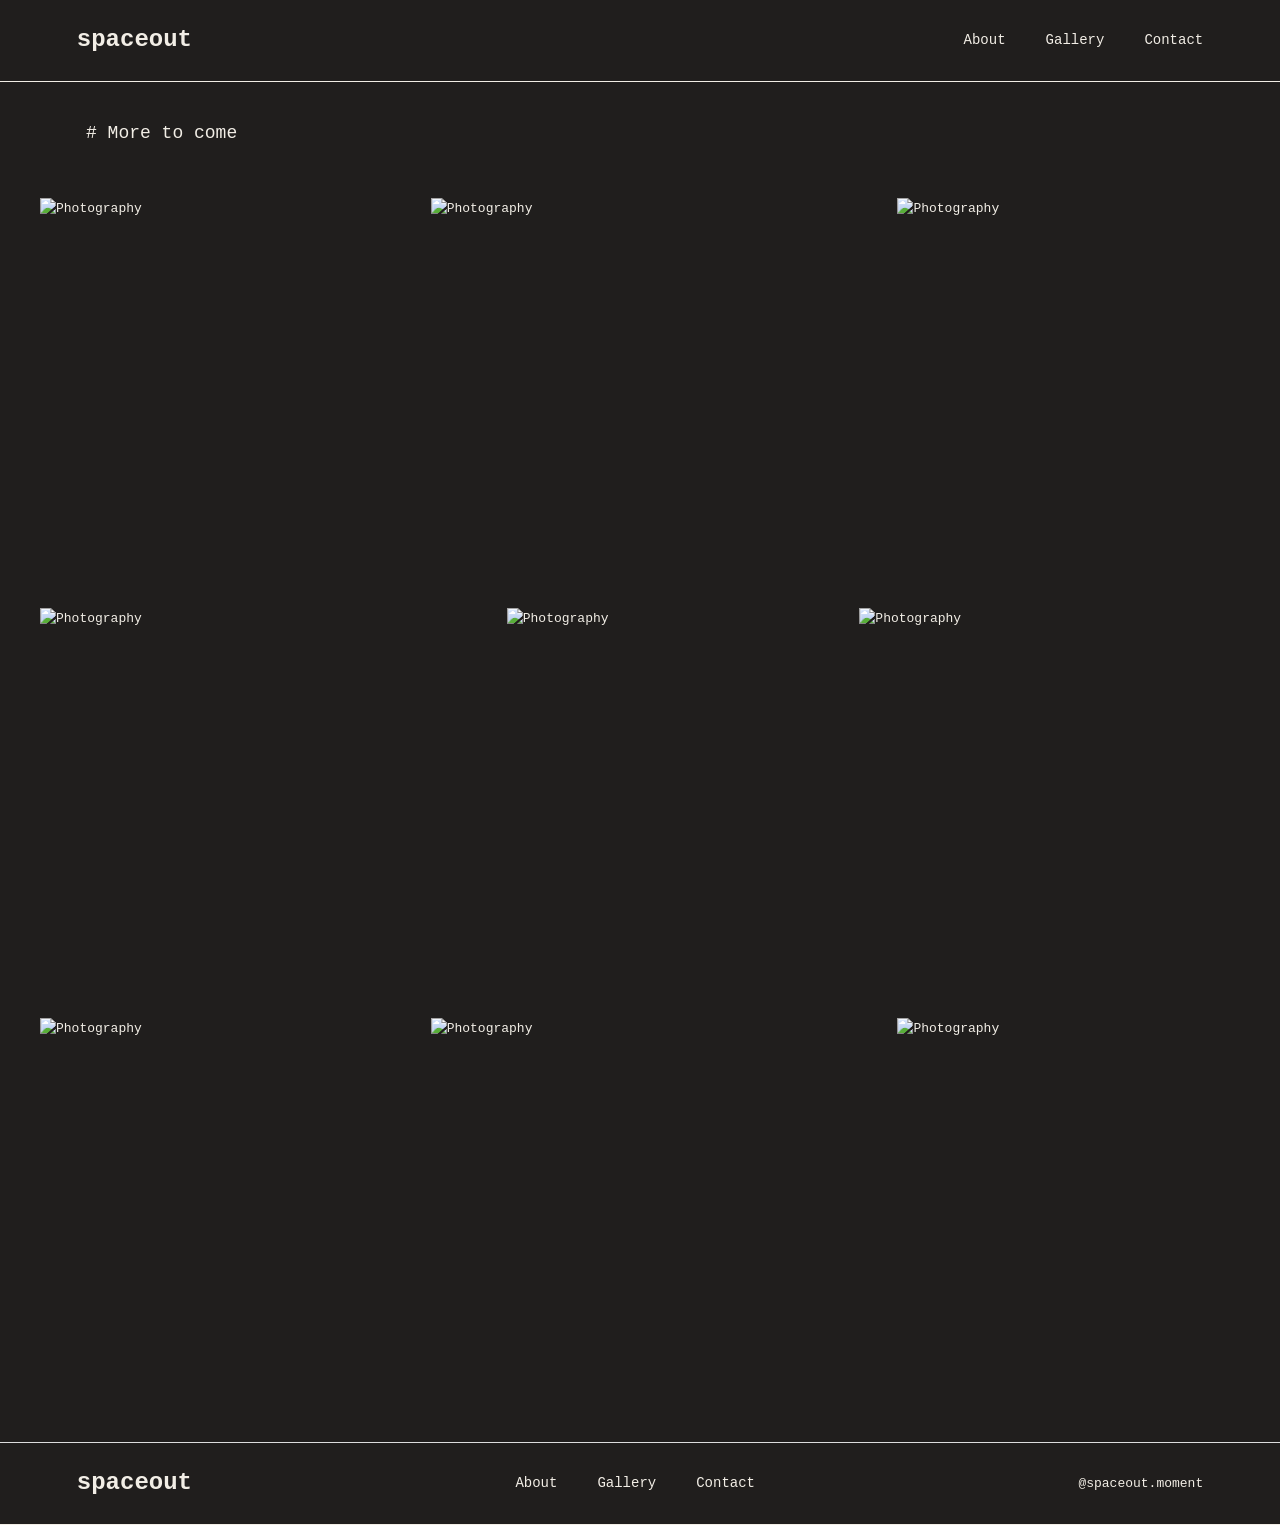
==== photography.html @ 0aec9e10 "HTML + CSS" ====
<!DOCTYPE html>
<html lang="en">
<head>
  <meta charset="UTF-8" />
  <meta name="viewport" content="width=device-width, initial-scale=1.0"/>
  <title>Gallery | spaceout</title>
  <link rel="icon" type="image/png" href="photo/spaceout logo-3.png"/>
  <link rel="stylesheet" href="styles.css"/>
</head>
<body>

<header class="navbar">
  <a href="index.html" class="logo">spaceout</a>
  <nav>
    <a href="about.html">About</a>
    <a href="photography.html">Gallery</a>
    <a href="contact.html">Contact</a>

  </nav>
</header>

<section class="photography">
  <a href="photography.html"># More to come</a>
  <div class="photography-slider">
      <div class="photography-card">
          <img src="IMG_4459.jpg" alt="Photography"/>
        <div class="photography-card-overlay">
          <img src="fxn 2025-12-13 143917.464.jpg" alt="Photography"/>
        </div>
      </div>
      <div class="photography-card">
          <img src=" 377483630007.jpg" alt="Photography"/>
        <div class="photography-card-overlay">
          <img src="377483640014.JPG" alt="Photography"/>
        </div>
      </div>
      <div class="photography-card">
          <img src="photo/576606660035.jpg" alt="Photography"/>
        <div class="photography-card-overlay">
          <img src="photo/576606670007.jpg" alt="Photography"/>
        </div>
      </div>
  </div>


  <div class="photography-slider-2">
      <div class="photography-card">
          <img src="photo/576606670008.JPG" alt="Photography"/>
        <div class="photography-card-overlay">
          <img src="photo/576606670018.JPG" alt="Photography"/>
        </div>
      </div>
      <div class="photography-card">
          <img src="photo/576606670035.jpg" alt="Photography"/>
        <div class="photography-card-overlay">
          <img src="photo/576606700009.jpg" alt="Photography"/>
        </div>
      </div>
      <div class="photography-card">
          <img src="photo/576606700024.jpg" alt="Photography"/>
        <div class="photography-card-overlay">
          <img src="photo/576606700023.JPG" alt="Photography"/>
        </div>
      </div>
  </div>

  <div class="photography-slider-3">
      <div class="photography-card">
          <img src="photo/IMG_4459.jpg" alt="Photography"/>
        <div class="photography-card-overlay">
          <img src="photo/fxn 2025-12-13 143917.464.jpg" alt="Photography"/>
        </div>
      </div>
      <div class="photography-card">
          <img src="photo/377483630007.jpg" alt="Photography"/>
        <div class="photography-card-overlay">
          <img src="photo/377483640014.JPG" alt="Photography"/>
        </div>
      </div>
      <div class="photography-card">
          <img src="photo/576606660035.jpg" alt="Photography"/>
        <div class="photography-card-overlay">
          <img src="photo/576606670007.jpg" alt="Photography"/>
        </div>
      </div>
  </div>
  
</section>


<footer class="navbar footer">
  <a href="index.html" class="logo">spaceout</a>
  <nav>
    <a href="about.html">About</a>
    <a href="photography.html">Gallery</a>
    <a href="contact.html">Contact</a>
    
  </nav>
  <p> @spaceout.moment</p>
</footer>

</body>
</html>
---- styles.css ----
* {
  margin: 0;
  padding: 0;
  box-sizing: border-box;
  font-family: monospace;
}

body {
  color: #F2EEE6;
  background: #201E1D;
  line-height: 1.7;
}

@view-transition{
  navigation: auto;
}

::view-transition-group(root) {
  animation-duration: 1s;
  animation-timing-function: ease-in-out;
}

/* NAVBAR */
.navbar {
  display: flex;
  justify-content: space-between;
  align-items: center;
  padding: 20px clamp(20px, 6vw, 80px);
  border-bottom: 1px solid #F2EEE6;
  flex-wrap: wrap;
}

.logo {
  font-weight: bold;
  font-size: 24px !important;
}

.navbar nav {
  display: flex;
  gap: clamp(16px, 4vw, 40px);
  flex-wrap: wrap;
}

.navbar a {
  text-decoration: none;
  color: #F2EEE6;
  font-size: 14px;
}


/* INDEX CONTENT */
.index-content {
  position: relative;
  display: flex;
  align-items: center;
  justify-content: center;
  min-height: 900px;
  padding: 60px 0;
  z-index: 1;
  overflow: hidden;
}

.index-content p {
  position: absolute;
  top: 50%;
  left: 50%;
  transform: translate(-50%, -250%);
  font-size: 15px !important;
  text-align: center;
  align-items: center !important;
  z-index: 2;
  padding: 24px 32px;
  color: #ddd;
}


.index-content h2 {
  position: absolute;
  top: 10%;
  font-size: clamp(20px, 4vw, 24px);
  text-align: center;
  align-self: flex-start;
  width: 100%;
  font-weight: normal;
  max-width: 500px;
  z-index: 2;
  color: #ddd;
}

/* VIDEO */
.video {
  position: absolute;
  top: 0; left: 0; right: 0; bottom: 0;
  width: 100%;
  height: 100%;
  object-fit: cover;
  z-index: 0;
  border: none;
  margin: 0;
  padding: 0;
  display: block;
  pointer-events: none;
}



/*Photography*/
.photography {
  padding: clamp(10px, 4vw, 36px);
  background: #201E1D;
}
.photography a {
  margin-bottom: 40px;
  margin-left: 50px;
  font-size: 20px;
  text-decoration: none;
  color: #F2EEE6;
  font-size: 18px;
  display: inline-block;
  margin-bottom: 20px; /* Increased space below each link */
}

/* Layout: three photos in a row, different sizes */
.photography-slider {
  display: grid;
  grid-template-columns: 1fr 1.2fr 0.9fr;
  gap: 10px;
  justify-items: stretch;
  align-items: start;
  width: 100%;
  max-width: 1200px;
  margin: 0 auto;
}

.photography-slider-2 {
  display: grid;
  grid-template-columns: 1.2fr 0.9fr 1fr;
  gap: 10px;
  justify-items: stretch;
  align-items: start;
  width: 100%;
  max-width: 1200px;
  margin: 0 auto;
}

.photography-slider-3 {
  display: grid;
  grid-template-columns: 1fr 1.2fr 0.9fr;
  gap: 10px;
  justify-items: stretch;
  align-items: start;
  width: 100%;
  max-width: 1200px;
  margin: 0 auto;
}

.photography-card {
  margin-top: 30px;
  height: 350px;
  display: block;
  overflow: hidden;
  position: relative;
  transition: transform 0.6s ease, box-shadow 0.6s ease;
  margin-bottom: 30px;
  border-radius: 0px;
}

.photography-card > img {
  display: block;
  width: 100%;
  height: 350px;
  object-fit: cover;
  transition: transform 0.6s ease, opacity 0.6s ease;
  position: absolute;
  top: 0;
  left: 0;
}

.photography-card-overlay {
  position: absolute;
  top: 0;
  left: 0;
  width: 100%;
  height: 100%;
  overflow: hidden;
  transition: opacity 0.3s ease;
  opacity: 0;
}

.photography-card-overlay img {
  display: block;
  width: 100%;
  height: 100%;
  object-fit: cover;
  opacity: 0;
  transition: transform 0.6s ease, opacity 0.6s ease;
}

.photography-card:hover > img {
  transform: scale(1.04);
  opacity: 0.9;
}

.photography-card:hover .photography-card-overlay {
  opacity: 1;
}

.photography-card:hover .photography-card-overlay img {
  opacity: 1;
  transform: scale(1);
}



.photography-card:hover {
  transform: translateY(-10px);
  box-shadow: 0 30px 60px rgba(0,0,0,0.15);
}

.photography-card-overlay h2 {
  position: absolute;
  bottom: 10px;
  left: 10px;
  color: #F2EEE6;
  font-size: 16px;
  margin: 0;
  padding: 5px 10px;
  background-color: rgba(0,0,0,0.5);
  border-radius: 4px;
  text-align: center;
  
}
.photography-text {
  display: flex;
  flex-direction: column;
  align-items: center;
  justify-content: center;
  margin-bottom: 0px;
}

.photography-text p {
  margin-top: 20px;
  font-size: 14px;
  max-width: 800px;
  text-align: center;
}

/* SECTION BASE */

.section {
  padding: clamp(0px, 10vw, 0px);
  margin-bottom: 40px;
}

.section p {
  font-size: 14px;
  max-width: 580px;
  margin-bottom: 20px;
  text-align: justify;
  align-items: center;
}

.section h3 {
  margin-bottom: 40px;
  font-size: 20px;
  margin-left: 80px;
  margin-top: 40px;
  text-align: left;
}

/* ABOUT LAYOUT */
.about-content {
  display: flex;
  gap: 80px;
  align-items: center;
  justify-content: center;
}

.about-content img {
  width: min(100%, 420px);
  height: auto;
  object-fit: cover;
}

.about-text {
  max-width: 600px;
  font-size: 14px;
  margin-left: 80px;
  margin-bottom: 400px;
}

/* PROJECT CARD */
.project-card {
  width: min(100%, 520px);
}

.project-card img {
  width: 100%;
  display: block;
}

.project-title {
  margin-top: 10px;
  font-weight: bold;
}

/* FOOTER */
.footer {
  border-top: 1px solid #ddd;
  margin-top: 8px;
}

/* TABLET */
@media (max-width: 900px) {
  .about-content {
    gap: 40px;
  }
}

/* MOBILE */
@media (max-width: 700px) {
  .navbar {
    flex-direction: column;
    gap: 12px;
    text-align: center;
  }

  .about-content {
    flex-direction: column;
    text-align: center;
  }

  .divider {
    height: 80px;
  }
}
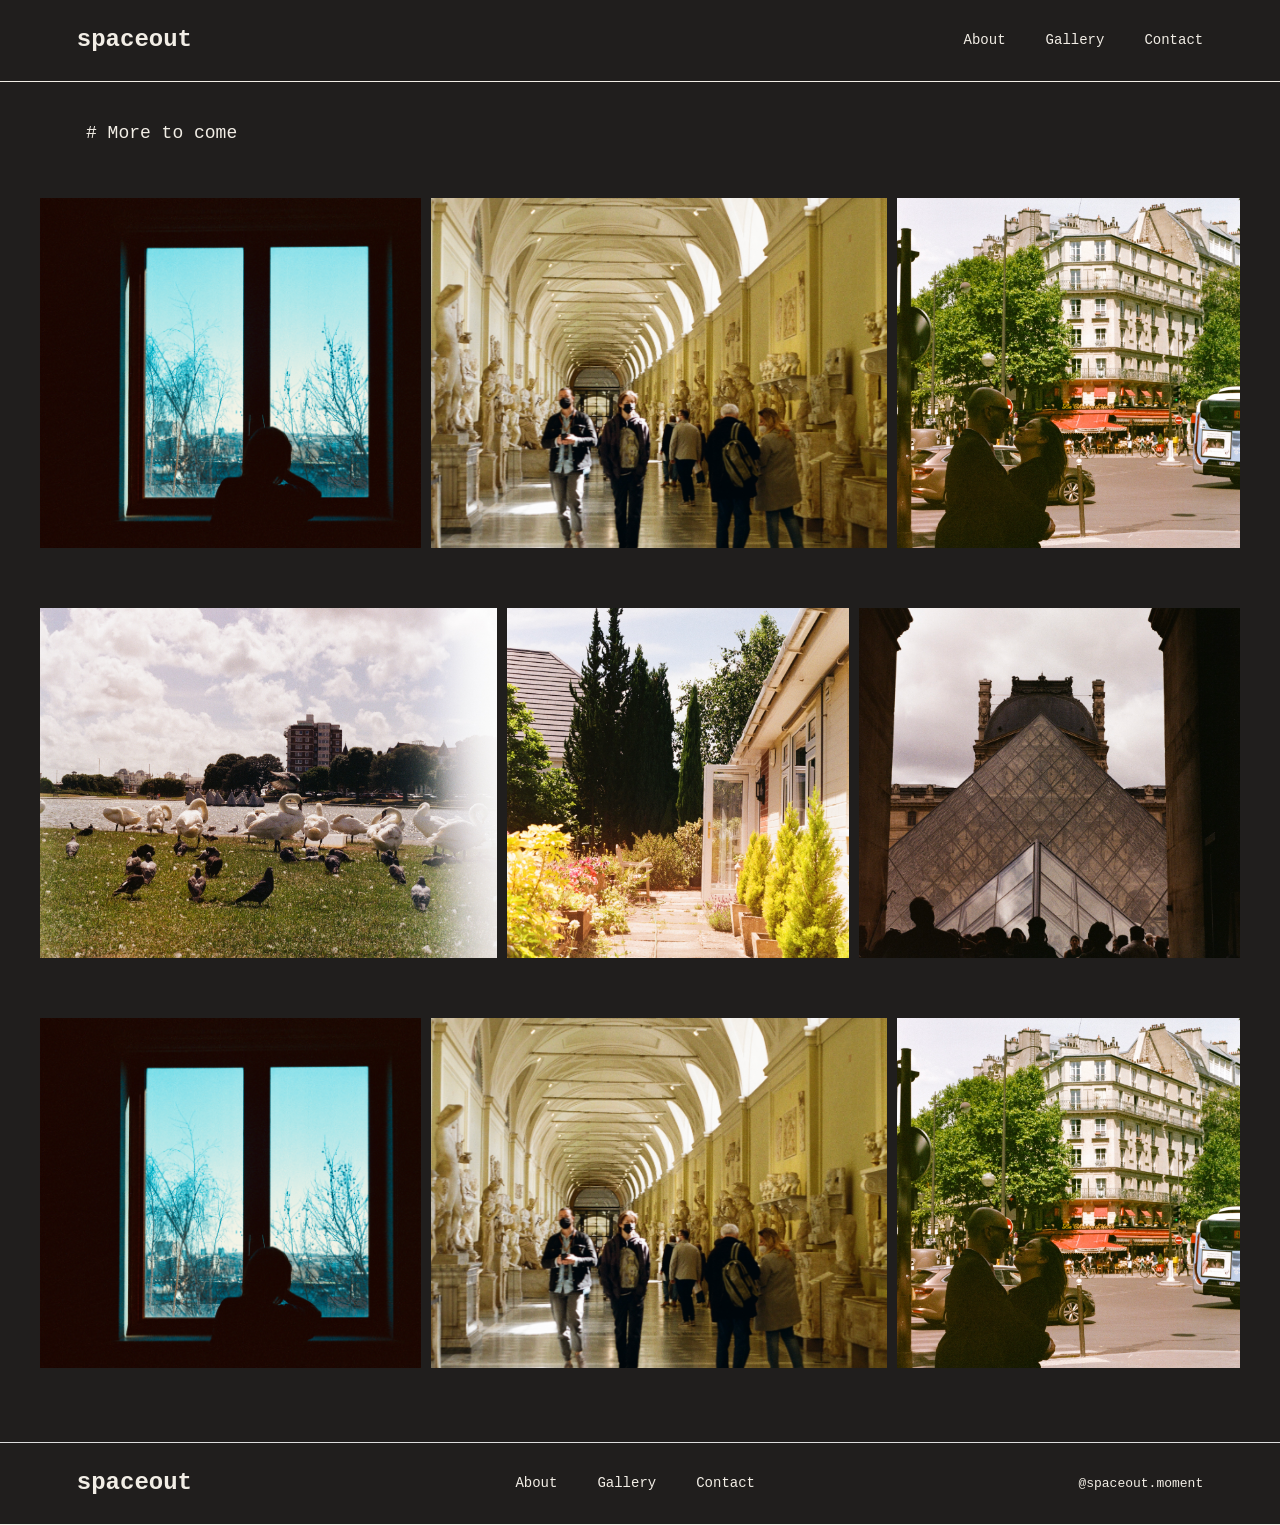
==== commit 20dabfeb: "Update photography.html" ====
--- a/photography.html
+++ b/photography.html
@@ -4,7 +4,7 @@
   <meta charset="UTF-8" />
   <meta name="viewport" content="width=device-width, initial-scale=1.0"/>
   <title>Gallery | spaceout</title>
-  <link rel="icon" type="image/png" href="photo/spaceout logo-3.png"/>
+  <link rel="icon" type="image/png" href="spaceout logo-3.png"/>
   <link rel="stylesheet" href="styles.css"/>
 </head>
 <body>
@@ -29,15 +29,15 @@
         </div>
       </div>
       <div class="photography-card">
-          <img src=" 377483630007.jpg" alt="Photography"/>
+          <img src="377483630007.jpg" alt="Photography"/>
         <div class="photography-card-overlay">
           <img src="377483640014.JPG" alt="Photography"/>
         </div>
       </div>
       <div class="photography-card">
-          <img src="photo/576606660035.jpg" alt="Photography"/>
+          <img src="576606660035.jpg" alt="Photography"/>
         <div class="photography-card-overlay">
-          <img src="photo/576606670007.jpg" alt="Photography"/>
+          <img src="576606670007.jpg" alt="Photography"/>
         </div>
       </div>
   </div>
@@ -45,19 +45,19 @@
 
   <div class="photography-slider-2">
       <div class="photography-card">
-          <img src="photo/576606670008.JPG" alt="Photography"/>
+          <img src="576606670008.JPG" alt="Photography"/>
         <div class="photography-card-overlay">
-          <img src="photo/576606670018.JPG" alt="Photography"/>
+          <img src="576606670018.JPG" alt="Photography"/>
         </div>
       </div>
       <div class="photography-card">
-          <img src="photo/576606670035.jpg" alt="Photography"/>
+          <img src="576606670035.jpg" alt="Photography"/>
         <div class="photography-card-overlay">
-          <img src="photo/576606700009.jpg" alt="Photography"/>
+          <img src="576606700009.jpg" alt="Photography"/>
         </div>
       </div>
       <div class="photography-card">
-          <img src="photo/576606700024.jpg" alt="Photography"/>
+          <img src="576606700024.jpg" alt="Photography"/>
         <div class="photography-card-overlay">
           <img src="photo/576606700023.JPG" alt="Photography"/>
         </div>
@@ -66,21 +66,21 @@
 
   <div class="photography-slider-3">
       <div class="photography-card">
-          <img src="photo/IMG_4459.jpg" alt="Photography"/>
+          <img src="IMG_4459.jpg" alt="Photography"/>
         <div class="photography-card-overlay">
-          <img src="photo/fxn 2025-12-13 143917.464.jpg" alt="Photography"/>
+          <img src="fxn 2025-12-13 143917.464.jpg" alt="Photography"/>
         </div>
       </div>
       <div class="photography-card">
-          <img src="photo/377483630007.jpg" alt="Photography"/>
+          <img src="377483630007.jpg" alt="Photography"/>
         <div class="photography-card-overlay">
-          <img src="photo/377483640014.JPG" alt="Photography"/>
+          <img src="377483640014.JPG" alt="Photography"/>
         </div>
       </div>
       <div class="photography-card">
-          <img src="photo/576606660035.jpg" alt="Photography"/>
+          <img src="576606660035.jpg" alt="Photography"/>
         <div class="photography-card-overlay">
-          <img src="photo/576606670007.jpg" alt="Photography"/>
+          <img src="576606670007.jpg" alt="Photography"/>
         </div>
       </div>
   </div>
@@ -100,4 +100,4 @@
 </footer>
 
 </body>
-</html>+</html>
